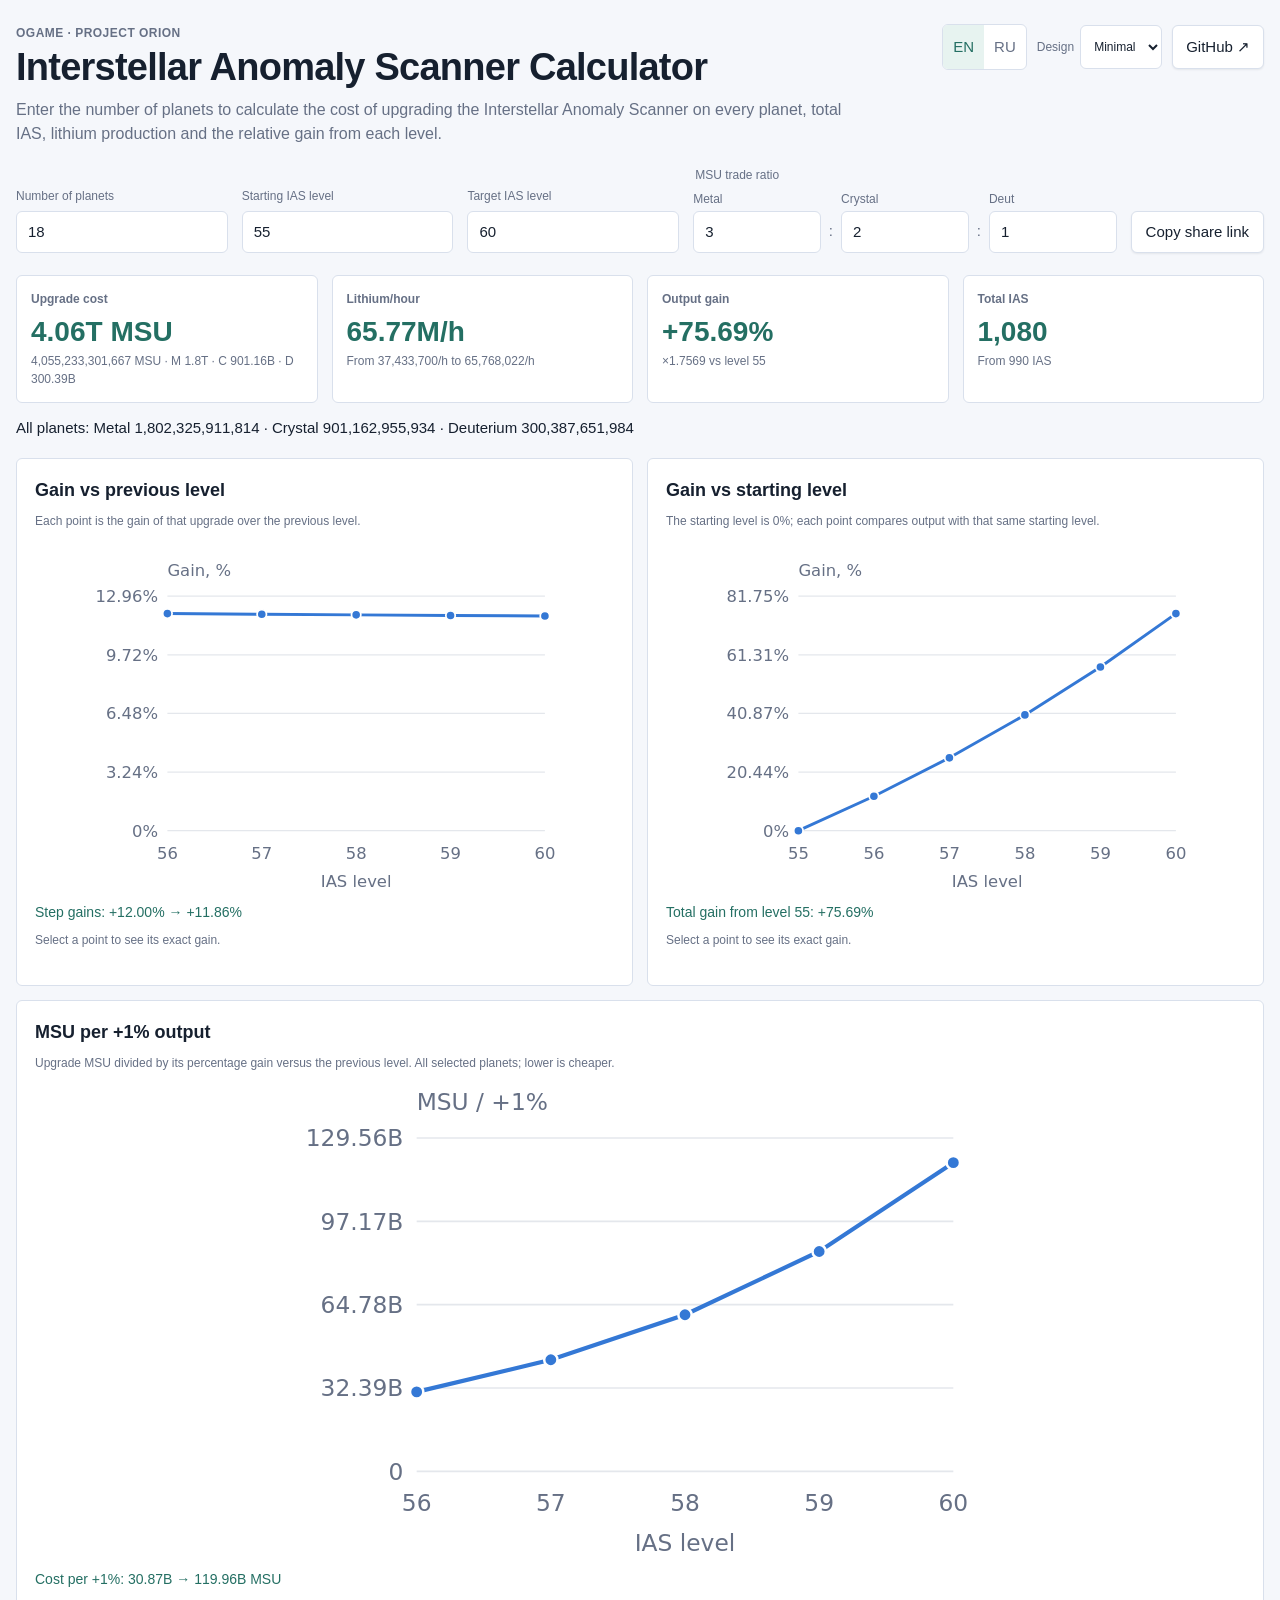
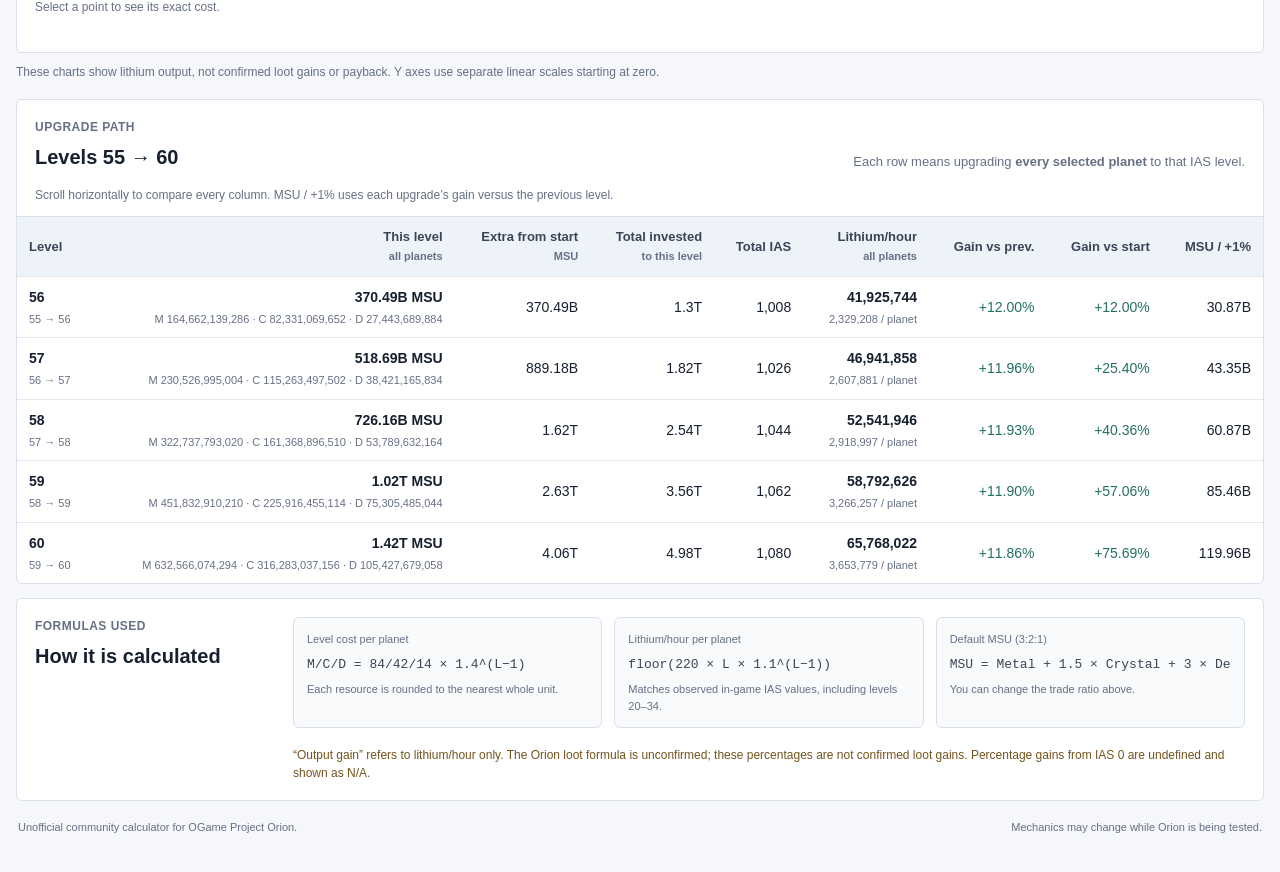
==== index.html @ 840a29fc "Refresh the final efficiency chart script for returning visitors" ====
<!doctype html>
<html lang="en" data-theme="minimal">
<head>
  <meta charset="utf-8">
  <meta name="viewport" content="width=device-width, initial-scale=1">
  <meta name="description" content="OGame Project Orion Interstellar Anomaly Scanner upgrade cost and lithium output calculator.">
  <title>OGame Orion IAS Calculator</title>
  <link rel="stylesheet" href="styles.css?v=20261006-efficiency">
</head>
<body>
  <main class="shell">
    <header class="hero">
      <div>
        <p class="eyebrow" data-i18n="s0">OGame · Project Orion</p>
        <h1 data-i18n="s1">Interstellar Anomaly Scanner Calculator</h1>
        <p class="lede" data-i18n="s2">Enter the number of planets to calculate the cost of upgrading the Interstellar Anomaly Scanner on every planet, total IAS, lithium production and the relative gain from each level.</p>
      </div>
      <nav class="header-actions" aria-label="Language and project links" data-i18n-aria="Language and project links"><div class="language-switch" role="group" aria-label="Language" data-i18n-aria="Language"><button id="langEn" type="button" aria-pressed="true">EN</button><button id="langRu" type="button" aria-pressed="false">RU</button></div><label class="theme-control"><span data-i18n="themeLabel">Design</span><select id="themeSelect" aria-label="Design" data-i18n-aria="Design"><option value="minimal" data-i18n="themeMinimal">Minimal</option><option value="cosmic" data-i18n="themeCosmic">Cosmic</option></select></label><a class="github-link" href="https://github.com/zikunow/ogame-orion-ias-calculator" target="_blank" rel="noreferrer">GitHub ↗</a></nav>
    </header>

    <section class="panel controls" aria-label="Calculator settings" data-i18n-aria="Calculator settings">
      <label>
        <span data-i18n="s3">Number of planets</span>
        <input id="planets" type="number" min="1" max="50" step="1" value="18">
      </label>
      <label>
        <span data-i18n="s4">Starting IAS level</span>
        <input id="fromLevel" type="number" min="0" max="79" step="1" value="55">
      </label>
      <label>
        <span data-i18n="s5">Target IAS level</span>
        <input id="toLevel" type="number" min="1" max="80" step="1" value="60">
      </label>
      <fieldset class="ratio">
        <legend data-i18n="s6">MSU trade ratio</legend>
        <div class="ratio-inputs">
          <label><span data-i18n="s7">Metal</span><input id="ratioMetal" type="number" min="0.1" step="0.1" value="3"></label>
          <span>:</span>
          <label><span data-i18n="s8">Crystal</span><input id="ratioCrystal" type="number" min="0.1" step="0.1" value="2"></label>
          <span>:</span>
          <label><span data-i18n="s9">Deut</span><input id="ratioDeut" type="number" min="0.1" step="0.1" value="1"></label>
        </div>
      </fieldset>
      <button id="copyLink" class="secondary" type="button" data-i18n="s10">Copy share link</button>
    </section>

    <p id="validation" class="validation" role="alert" hidden></p>

    <section class="summary-grid" aria-label="Summary" data-i18n-aria="Summary">
      <article class="stat">
        <span data-i18n="s11">Upgrade cost</span>
        <strong id="upgradeCost">—</strong>
        <small id="upgradeCostExact">—</small>
      </article>
      <article class="stat">
        <span data-i18n="s12">Lithium/hour</span>
        <strong id="targetLithium">—</strong>
        <small id="currentLithium">—</small>
      </article>
      <article class="stat">
        <span data-i18n="s13">Output gain</span>
        <strong id="outputGain">—</strong>
        <small id="outputMultiplier">—</small>
      </article>
      <article class="stat">
        <span data-i18n="s14">Total IAS</span>
        <strong id="targetIas">—</strong>
        <small id="currentIas">—</small>
      </article>
    </section>

    <p id="resourceTotals" class="resource-totals" aria-live="polite">—</p>
    <section id="gainCharts" class="gain-charts" aria-label="Lithium output gain charts" data-i18n-aria="Lithium output gain charts"></section>
    <section class="panel table-panel">
      <div class="section-head">
        <div>
          <p class="eyebrow" data-i18n="s15">Upgrade path</p>
          <h2 id="tableTitle">Levels 55 → 60</h2>
        </div>
        <p data-i18n="s16">Each row means upgrading <strong>every selected planet</strong> to that IAS level.</p>
      </div>

      <p class="table-hint" data-i18n="s17">Scroll horizontally to compare every column. MSU / +1% uses each upgrade’s gain versus the previous level.</p>
      <div class="table-wrap" tabindex="0" role="region" aria-label="Scrollable upgrade results" data-i18n-aria="Scrollable upgrade results">
        <table>
          <thead>
            <tr>
              <th data-i18n="level">Level</th>
              <th data-i18n="s18">This level<br><span>all planets</span></th>
              <th data-i18n="s19">Extra from start<br><span>MSU</span></th>
              <th data-i18n="s20">Total invested<br><span>to this level</span></th>
              <th data-i18n="s21">Total IAS</th>
              <th data-i18n="s22">Lithium/hour<br><span>all planets</span></th>
              <th data-i18n="s23">Gain vs prev.</th>
              <th data-i18n="s24">Gain vs start</th>
              <th data-i18n="s25">MSU / +1%</th>
            </tr>
          </thead>
          <tbody id="results"></tbody>
        </table>
      </div>
    </section>

    <section class="panel formulas">
      <div>
        <p class="eyebrow" data-i18n="s26">Formulas used</p>
        <h2 data-i18n="s27">How it is calculated</h2>
      </div>
      <div class="formula-grid">
        <div>
          <span data-i18n="s28">Level cost per planet</span>
          <code data-i18n="s29">M/C/D = 84/42/14 × 1.4^(L−1)</code>
          <small data-i18n="small0">Each resource is rounded to the nearest whole unit.</small>
        </div>
        <div>
          <span data-i18n="s30">Lithium/hour per planet</span>
          <code data-i18n="s31">floor(220 × L × 1.1^(L−1))</code>
          <small data-i18n="small1">Matches observed in-game IAS values, including levels 20–34.</small>
        </div>
        <div>
          <span data-i18n="s32">Default MSU (3:2:1)</span>
          <code data-i18n="s33">MSU = Metal + 1.5 × Crystal + 3 × Deuterium</code>
          <small data-i18n="small2">You can change the trade ratio above.</small>
        </div>
      </div>
      <p class="note" data-i18n="s34">“Output gain” refers to lithium/hour only. The Orion loot formula is unconfirmed; these percentages are not confirmed loot gains. Percentage gains from IAS 0 are undefined and shown as N/A.</p>
    </section>

    <footer>
      <span data-i18n="s35">Unofficial community calculator for OGame Project Orion.</span>
      <span data-i18n="s36">Mechanics may change while Orion is being tested.</span>
    </footer>
  </main>

  <noscript><p>This calculator requires JavaScript. Please enable it to see the results.</p></noscript>
  <script src="app.js?v=20261006-efficiency2"></script>
</body>
</html>
---- styles.css ----
:root {
  color-scheme: dark;
  --bg: #071019;
  --panel: #0d1a25;
  --panel-2: #102230;
  --line: #1e3a4d;
  --text: #e7f1f7;
  --muted: #8fa6b5;
  --accent: #65c6ff;
  --accent-2: #8fe3b0;
  --warning: #ffb86b;
  --danger: #ff7d7d;
  --shadow: 0 18px 60px rgba(0,0,0,.28);
}

* { box-sizing: border-box; }
html { background: var(--bg); }
body {
  margin: 0;
  min-width: 320px;
  background:
    radial-gradient(circle at 15% 0%, rgba(51,130,170,.18), transparent 30rem),
    linear-gradient(180deg, #08131d 0%, var(--bg) 42rem);
  color: var(--text);
  font: 15px/1.5 Inter, ui-sans-serif, system-ui, -apple-system, BlinkMacSystemFont, "Segoe UI", sans-serif;
}

button, input { font: inherit; }

.shell {
  width: min(1500px, calc(100% - 32px));
  margin: 0 auto;
  padding: 44px 0 36px;
}

.hero {
  display: flex;
  align-items: flex-start;
  justify-content: space-between;
  gap: 24px;
  margin-bottom: 26px;
}

.eyebrow {
  margin: 0 0 6px;
  color: var(--accent);
  font-size: 12px;
  font-weight: 800;
  letter-spacing: .12em;
  text-transform: uppercase;
}

h1, h2, p { margin-top: 0; }
h1 {
  max-width: 880px;
  margin-bottom: 10px;
  font-size: clamp(32px, 5vw, 58px);
  line-height: 1.02;
  letter-spacing: -.045em;
}
h2 {
  margin-bottom: 0;
  font-size: 22px;
  letter-spacing: -.02em;
}

.lede {
  max-width: 760px;
  margin-bottom: 0;
  color: var(--muted);
  font-size: 17px;
}

.github-link, .secondary {
  border: 1px solid var(--line);
  border-radius: 10px;
  background: rgba(255,255,255,.025);
  color: var(--text);
  text-decoration: none;
  transition: .18s ease;
}
.github-link {
  flex: 0 0 auto;
  padding: 10px 13px;
}
.github-link:hover, .secondary:hover {
  border-color: #3b6a85;
  background: rgba(101,198,255,.07);
}

.panel {
  border: 1px solid var(--line);
  border-radius: 16px;
  background: linear-gradient(180deg, rgba(16,34,48,.94), rgba(10,24,34,.94));
  box-shadow: var(--shadow);
}

.controls {
  display: grid;
  grid-template-columns: repeat(3, minmax(140px, .75fr)) minmax(300px, 1.5fr) auto;
  gap: 14px;
  align-items: end;
  padding: 16px;
}

.controls > label > span,
.ratio legend,
.ratio label span {
  display: block;
  margin-bottom: 6px;
  color: var(--muted);
  font-size: 12px;
  font-weight: 700;
}

input {
  width: 100%;
  height: 42px;
  border: 1px solid #26465b;
  border-radius: 9px;
  outline: none;
  background: #081620;
  color: var(--text);
  padding: 0 11px;
}
input:focus {
  border-color: var(--accent);
  box-shadow: 0 0 0 3px rgba(101,198,255,.10);
}

.ratio {
  min-width: 0;
  margin: 0;
  border: 0;
  padding: 0;
}
.ratio-inputs {
  display: grid;
  grid-template-columns: 1fr auto 1fr auto 1fr;
  gap: 8px;
  align-items: end;
}
.ratio-inputs > span {
  padding-bottom: 10px;
  color: var(--muted);
}
.ratio label span { margin-bottom: 3px; }
.ratio input { height: 42px; }

.secondary {
  height: 42px;
  cursor: pointer;
  padding: 0 14px;
  white-space: nowrap;
}

.validation {
  margin: 12px 0 0;
  border: 1px solid rgba(255,125,125,.35);
  border-radius: 10px;
  background: rgba(255,125,125,.08);
  color: #ffd2d2;
  padding: 10px 12px;
}

.summary-grid {
  display: grid;
  grid-template-columns: repeat(4, 1fr);
  gap: 14px;
  margin: 14px 0;
}

.stat {
  min-width: 0;
  border: 1px solid var(--line);
  border-radius: 14px;
  background: rgba(13,26,37,.88);
  padding: 16px;
}
.stat span, .stat small {
  display: block;
  color: var(--muted);
}
.stat span {
  margin-bottom: 8px;
  font-size: 12px;
  font-weight: 800;
  letter-spacing: .06em;
  text-transform: uppercase;
}
.stat strong {
  display: block;
  overflow: hidden;
  margin-bottom: 4px;
  color: var(--accent-2);
  font-size: clamp(22px, 3vw, 32px);
  line-height: 1.15;
  text-overflow: ellipsis;
  white-space: nowrap;
}
.stat small { font-size: 12px; }

.table-panel { overflow: hidden; }
.section-head {
  display: flex;
  align-items: end;
  justify-content: space-between;
  gap: 24px;
  padding: 18px 18px 14px;
}
.section-head p:last-child {
  max-width: 520px;
  margin: 0;
  color: var(--muted);
  text-align: right;
  font-size: 13px;
}

.table-wrap {
  overflow: auto;
  border-top: 1px solid var(--line);
}
table {
  width: 100%;
  min-width: 1180px;
  border-collapse: collapse;
  font-variant-numeric: tabular-nums;
}
th, td {
  border-bottom: 1px solid rgba(39,72,92,.6);
  padding: 12px 13px;
  text-align: right;
  white-space: nowrap;
}
th:first-child, td:first-child { text-align: left; }
th {
  position: sticky;
  top: 0;
  z-index: 1;
  background: #0d1b26;
  color: #b8cbd6;
  font-size: 11px;
  letter-spacing: .045em;
  text-transform: uppercase;
}
th span {
  color: #708a99;
  font-size: 10px;
  font-weight: 600;
}
tbody tr:hover { background: rgba(101,198,255,.035); }
tbody tr:last-child td { border-bottom: 0; }
td strong { color: var(--text); }
td .sub {
  display: block;
  margin-top: 3px;
  color: #738b99;
  font-size: 10px;
}
.positive { color: var(--accent-2); }
.cost { color: #d9e9f2; }

.formulas {
  display: grid;
  grid-template-columns: 230px 1fr;
  gap: 18px 28px;
  margin-top: 14px;
  padding: 18px;
}
.formula-grid {
  display: grid;
  grid-template-columns: repeat(3, minmax(0, 1fr));
  gap: 12px;
}
.formula-grid > div {
  min-width: 0;
  border: 1px solid rgba(39,72,92,.75);
  border-radius: 11px;
  background: rgba(6,17,25,.35);
  padding: 13px;
}
.formula-grid span,
.formula-grid small {
  display: block;
  color: var(--muted);
  font-size: 11px;
}
.formula-grid code {
  display: block;
  overflow-x: auto;
  margin: 7px 0;
  color: #d8f3ff;
  font-size: 13px;
  white-space: nowrap;
}
.note {
  grid-column: 2;
  margin: 0;
  color: var(--warning);
  font-size: 12px;
}

footer {
  display: flex;
  justify-content: space-between;
  gap: 20px;
  padding: 18px 2px 0;
  color: #66808f;
  font-size: 11px;
}

@media (max-width: 1050px) {
  .controls { grid-template-columns: repeat(3, 1fr); }
  .ratio { grid-column: span 2; }
  .summary-grid { grid-template-columns: repeat(2, 1fr); }
  .formulas { grid-template-columns: 1fr; }
  .note { grid-column: 1; }
}

@media (max-width: 680px) {
  .shell { width: min(100% - 20px, 1500px); padding-top: 24px; }
  .hero { display: block; }
  .github-link { display: inline-block; margin-top: 18px; }
  .controls { grid-template-columns: 1fr 1fr; }
  .controls > label:first-child { grid-column: 1 / -1; }
  .ratio { grid-column: 1 / -1; }
  .secondary { grid-column: 1 / -1; }
  .summary-grid { grid-template-columns: 1fr; }
  .section-head { align-items: flex-start; flex-direction: column; }
  .section-head p:last-child { text-align: left; }
  .formula-grid { grid-template-columns: 1fr; }
  footer { flex-direction: column; }
}


.resource-totals { color: var(--text); overflow-wrap: anywhere; font-variant-numeric: tabular-nums; }
.table-hint { padding: 0 18px; color: var(--muted); font-size: 12px; }
button:focus-visible, a:focus-visible, .table-wrap:focus-visible { outline: 2px solid var(--accent); outline-offset: 3px; }
button:disabled { opacity: .5; cursor: default; }
.stat small { overflow-wrap: anywhere; }
@media (min-width: 1051px) and (max-width: 1250px) { .controls { grid-template-columns: repeat(3, 1fr); } .ratio { grid-column: span 2; } }

.header-actions { display: flex; flex: 0 0 auto; align-items: center; gap: 10px; }
.language-switch { display: flex; border: 1px solid var(--line); border-radius: 10px; overflow: hidden; }
.language-switch button { border: 0; background: transparent; color: var(--muted); padding: 10px; cursor: pointer; min-height: 44px; }
.language-switch button[aria-pressed="true"] { background: rgba(101,198,255,.15); color: var(--accent); }
@media (max-width: 680px) { .header-actions { margin-top: 18px; } .header-actions .github-link { margin-top: 0; } }

.gain-charts { margin: 18px 0; }
.chart-grid { display: grid; grid-template-columns: repeat(2, minmax(0,1fr)); gap: 14px; }
.chart-card { padding: 18px; min-width: 0; }
.chart-card h2 { font-size: 19px; }
.chart-description, .chart-note, .chart-readout { color: var(--muted); font-size: 12px; }
.chart-description { margin: 8px 0 0; min-height: 36px; }
.chart-card svg { display: block; width: 100%; height: auto; max-height: 340px; margin-top: 6px; overflow: visible; }
.chart-tick, .chart-axis-label { fill: var(--muted); font: 14px system-ui, sans-serif; }
.chart-grid-line { stroke: var(--line); stroke-width: 1; }
.chart-line { fill: none; stroke: var(--accent); stroke-width: 2.5; }
.chart-point { fill: var(--accent); stroke: var(--panel); stroke-width: 1.5; cursor: pointer; }
.chart-point:hover, .chart-point:focus { fill: var(--accent-2); stroke: var(--accent-2); outline: none; stroke-width: 5; }
.chart-insight { color: var(--accent-2); font-size: 14px; margin: 8px 0; overflow-wrap: anywhere; }
.chart-readout { margin-bottom: 0; min-height: 36px; }
.chart-note { margin: 10px 0 0; }
@media (max-width: 900px) { .chart-grid { grid-template-columns: 1fr; } }

.theme-control { display: flex; align-items: center; gap: 6px; color: var(--muted); font-size: 12px; white-space: nowrap; }
.theme-control select { min-height: 44px; max-width: 145px; border: 1px solid var(--line); border-radius: 6px; background: var(--panel); color: var(--text); padding: 0 9px; font: inherit; }
.theme-control select:focus-visible { outline: 2px solid var(--accent); outline-offset: 2px; }
@media (max-width: 1050px) { .hero { flex-direction: column; } .header-actions { flex-wrap: wrap; } }
@media (max-width: 680px) { .header-actions { gap: 8px; } .theme-control { gap: 4px; } .theme-control select { max-width: 122px; } }

html[data-theme="minimal"] {
  color-scheme: light;
  --bg: #f5f7fb;
  --panel: #ffffff;
  --panel-2: #eef3f9;
  --line: #d9e0ec;
  --text: #16202f;
  --muted: #667085;
  --accent: #3478d5;
  --accent-2: #246f63;
  --warning: #74531d;
  --danger: #b42318;
  --shadow: none;
}
html[data-theme="minimal"] body { background: var(--bg); font-family: Inter, "Segoe UI", Arial, sans-serif; }
html[data-theme="minimal"] .shell { padding-top: 24px; }
html[data-theme="minimal"] h1 { font-size: clamp(28px, 3vw, 38px); line-height: 1.05; letter-spacing: -.02em; font-weight: 700; }
html[data-theme="minimal"] h2 { font-size: 20px; letter-spacing: 0; }
html[data-theme="minimal"] .eyebrow { font-weight: 600; letter-spacing: .04em; color: var(--muted); }
html[data-theme="minimal"] .lede { font-size: 16px; max-width: 850px; }
html[data-theme="minimal"] .hero { margin-bottom: 20px; }
html[data-theme="minimal"] .panel { background: #fff; border-radius: 6px; box-shadow: none; }
html[data-theme="minimal"] .controls { background: transparent; border: 0; padding: 0 0 8px; box-shadow: none; }
html[data-theme="minimal"] .controls > label > span,
html[data-theme="minimal"] .ratio legend,
html[data-theme="minimal"] .ratio label span { font-weight: 400; }
html[data-theme="minimal"] input { background: #fff; color: var(--text); border-color: var(--line); border-radius: 6px; box-shadow: none; }
html[data-theme="minimal"] input:focus { border-color: var(--accent); box-shadow: 0 0 0 2px rgba(52,120,213,.12); }
html[data-theme="minimal"] .github-link,
html[data-theme="minimal"] .secondary { background: #fff; border-color: var(--line); border-radius: 6px; box-shadow: 0 1px 2px rgba(22,32,47,.08); }
html[data-theme="minimal"] .github-link:hover,
html[data-theme="minimal"] .secondary:hover { border-color: #b5c2d5; background: #eef3f9; }
html[data-theme="minimal"] .language-switch { background: #fff; border-radius: 6px; }
html[data-theme="minimal"] .language-switch button[aria-pressed="true"] { background: #e7f3f0; color: #246f63; }
html[data-theme="minimal"] .stat { background: #fff; border-radius: 6px; padding: 14px; }
html[data-theme="minimal"] .stat span { font-weight: 600; letter-spacing: 0; text-transform: none; }
html[data-theme="minimal"] .stat strong { font-size: 28px; font-weight: 700; }
html[data-theme="minimal"] th { background: #eef3f9; color: #3a4556; text-transform: none; letter-spacing: 0; font-size: 13px; }
html[data-theme="minimal"] th span { color: var(--muted); font-size: 11px; }
html[data-theme="minimal"] td { font-size: 14px; }
html[data-theme="minimal"] th,
html[data-theme="minimal"] td { padding: 10px 12px; border-bottom-color: #e4e7ec; }
html[data-theme="minimal"] td .sub { color: var(--muted); font-size: 11px; }
html[data-theme="minimal"] tbody tr:hover { background: #f5f7fb; }
html[data-theme="minimal"] .cost { color: var(--text); }
html[data-theme="minimal"] .formula-grid > div { background: #f8fafc; border-color: var(--line); border-radius: 6px; }
html[data-theme="minimal"] .formula-grid code { color: #3a4556; }
html[data-theme="minimal"] .validation { background: #fff1f0; border-color: #f3b8b3; color: #b42318; border-radius: 6px; }
html[data-theme="minimal"] footer { color: var(--muted); }
html[data-theme="minimal"] .chart-card h2 { font-size: 18px; }
html[data-theme="minimal"] .chart-grid-line { stroke: #e4e7ec; }

.efficiency-card { grid-column: 1 / -1; }
.efficiency-card svg { max-width: 700px; max-height: none; margin-left: auto; margin-right: auto; }
.efficiency-card .chart-description { min-height: 0; }
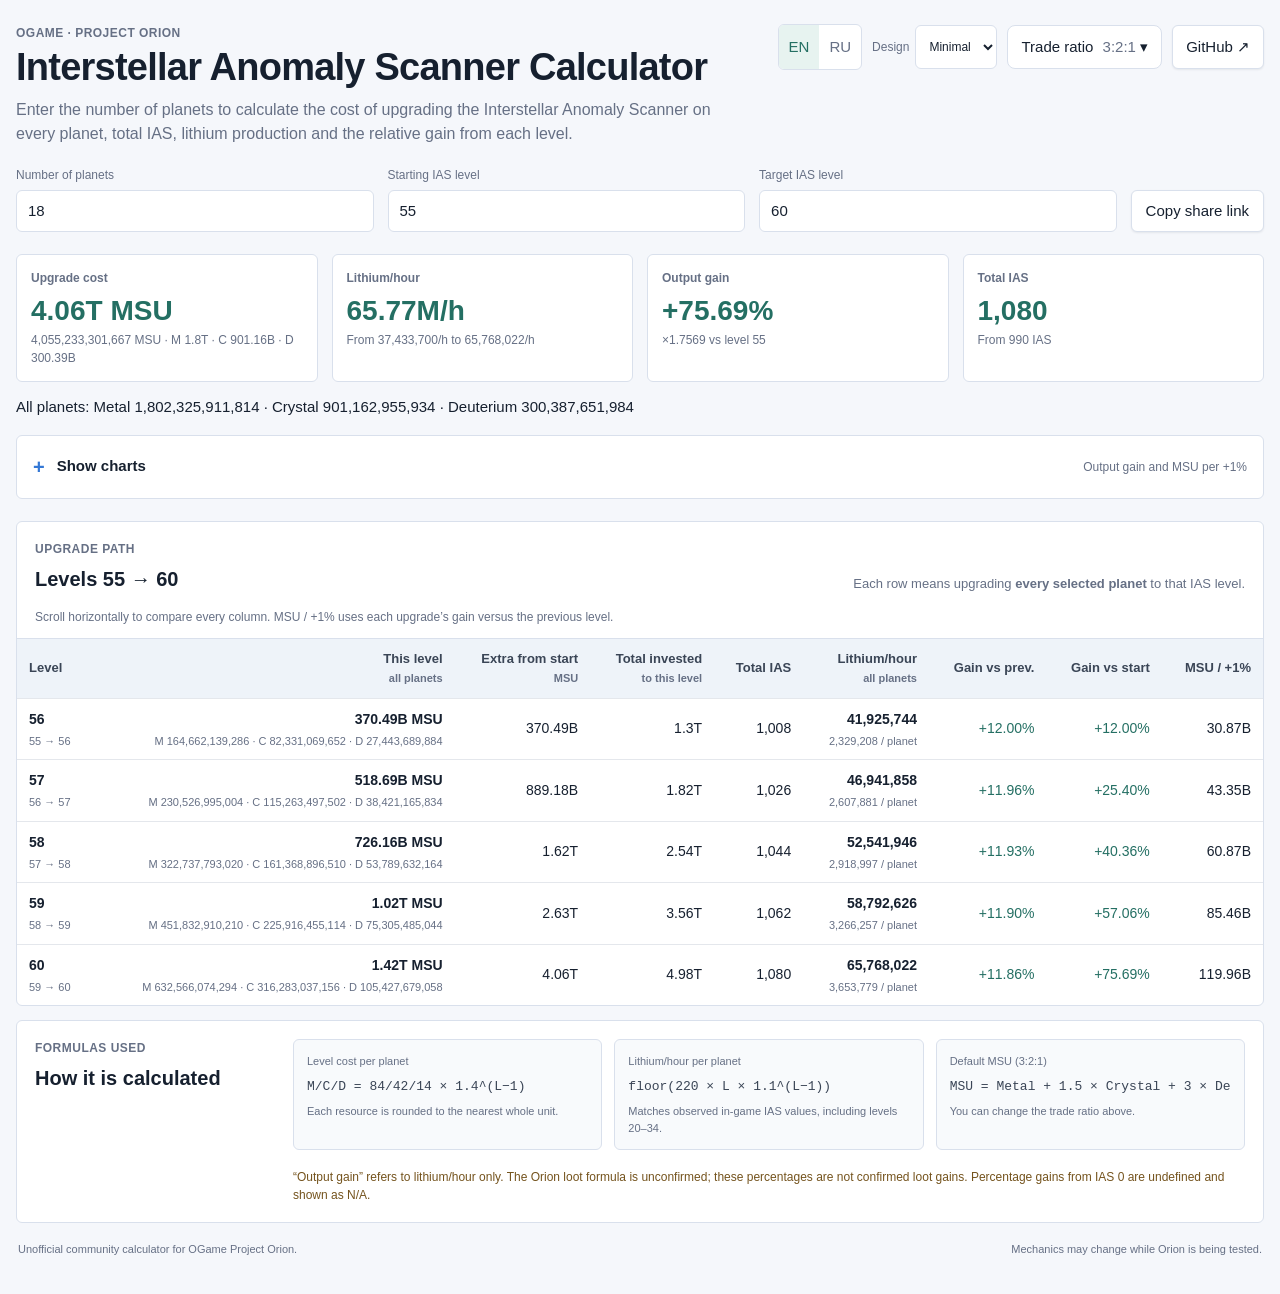
==== commit b4d7cff1: "Add compact exchange settings and expandable chart controls" ====
--- a/index.html
+++ b/index.html
@@ -5,7 +5,7 @@
   <meta name="viewport" content="width=device-width, initial-scale=1">
   <meta name="description" content="OGame Project Orion Interstellar Anomaly Scanner upgrade cost and lithium output calculator.">
   <title>OGame Orion IAS Calculator</title>
-  <link rel="stylesheet" href="styles.css?v=20261006-efficiency">
+  <link rel="stylesheet" href="styles.css?v=20261006-compact">
 </head>
 <body>
   <main class="shell">
@@ -15,7 +15,16 @@
         <h1 data-i18n="s1">Interstellar Anomaly Scanner Calculator</h1>
         <p class="lede" data-i18n="s2">Enter the number of planets to calculate the cost of upgrading the Interstellar Anomaly Scanner on every planet, total IAS, lithium production and the relative gain from each level.</p>
       </div>
-      <nav class="header-actions" aria-label="Language and project links" data-i18n-aria="Language and project links"><div class="language-switch" role="group" aria-label="Language" data-i18n-aria="Language"><button id="langEn" type="button" aria-pressed="true">EN</button><button id="langRu" type="button" aria-pressed="false">RU</button></div><label class="theme-control"><span data-i18n="themeLabel">Design</span><select id="themeSelect" aria-label="Design" data-i18n-aria="Design"><option value="minimal" data-i18n="themeMinimal">Minimal</option><option value="cosmic" data-i18n="themeCosmic">Cosmic</option></select></label><a class="github-link" href="https://github.com/zikunow/ogame-orion-ias-calculator" target="_blank" rel="noreferrer">GitHub ↗</a></nav>
+      <nav class="header-actions" aria-label="Language and project links" data-i18n-aria="Language and project links"><div class="language-switch" role="group" aria-label="Language" data-i18n-aria="Language"><button id="langEn" type="button" aria-pressed="true">EN</button><button id="langRu" type="button" aria-pressed="false">RU</button></div><label class="theme-control"><span data-i18n="themeLabel">Design</span><select id="themeSelect" aria-label="Design" data-i18n-aria="Design"><option value="minimal" data-i18n="themeMinimal">Minimal</option><option value="cosmic" data-i18n="themeCosmic">Cosmic</option></select></label><details id="ratioMenu" class="ratio-menu"><summary><span data-i18n="ratioMenu">Trade ratio</span> <span id="ratioValue">3:2:1</span></summary><div class="ratio-popover">      <fieldset class="ratio">
+        <legend data-i18n="s6">MSU trade ratio</legend>
+        <div class="ratio-inputs">
+          <label><span data-i18n="s7">Metal</span><input id="ratioMetal" type="number" min="0.1" step="0.1" value="3"></label>
+          <span>:</span>
+          <label><span data-i18n="s8">Crystal</span><input id="ratioCrystal" type="number" min="0.1" step="0.1" value="2"></label>
+          <span>:</span>
+          <label><span data-i18n="s9">Deut</span><input id="ratioDeut" type="number" min="0.1" step="0.1" value="1"></label>
+        </div>
+      </fieldset><p data-i18n="ratioHelp">Metal : Crystal : Deuterium. Default: 3:2:1.</p></div></details><a class="github-link" href="https://github.com/zikunow/ogame-orion-ias-calculator" target="_blank" rel="noreferrer">GitHub ↗</a></nav>
     </header>
 
     <section class="panel controls" aria-label="Calculator settings" data-i18n-aria="Calculator settings">
@@ -31,16 +40,7 @@
         <span data-i18n="s5">Target IAS level</span>
         <input id="toLevel" type="number" min="1" max="80" step="1" value="60">
       </label>
-      <fieldset class="ratio">
-        <legend data-i18n="s6">MSU trade ratio</legend>
-        <div class="ratio-inputs">
-          <label><span data-i18n="s7">Metal</span><input id="ratioMetal" type="number" min="0.1" step="0.1" value="3"></label>
-          <span>:</span>
-          <label><span data-i18n="s8">Crystal</span><input id="ratioCrystal" type="number" min="0.1" step="0.1" value="2"></label>
-          <span>:</span>
-          <label><span data-i18n="s9">Deut</span><input id="ratioDeut" type="number" min="0.1" step="0.1" value="1"></label>
-        </div>
-      </fieldset>
+
       <button id="copyLink" class="secondary" type="button" data-i18n="s10">Copy share link</button>
     </section>
 
@@ -70,7 +70,10 @@
     </section>
 
     <p id="resourceTotals" class="resource-totals" aria-live="polite">—</p>
-    <section id="gainCharts" class="gain-charts" aria-label="Lithium output gain charts" data-i18n-aria="Lithium output gain charts"></section>
+    <details id="chartsPanel" class="charts-panel panel">
+      <summary><span class="charts-closed" data-i18n="showCharts">Show charts</span><span class="charts-open" data-i18n="hideCharts">Hide charts</span><span class="charts-caption" data-i18n="chartsCaption">Output gain and MSU per +1%</span></summary>
+      <section id="gainCharts" class="gain-charts" aria-label="Lithium output gain charts" data-i18n-aria="Lithium output gain charts"></section>
+    </details>
     <section class="panel table-panel">
       <div class="section-head">
         <div>
@@ -133,7 +136,7 @@
   </main>
 
   <noscript><p>This calculator requires JavaScript. Please enable it to see the results.</p></noscript>
-  <script src="app.js?v=20261006-efficiency2"></script>
+  <script src="app.js?v=20261006-compact"></script>
 </body>
 </html>
 
--- a/styles.css
+++ b/styles.css
@@ -424,3 +424,31 @@
 .efficiency-card { grid-column: 1 / -1; }
 .efficiency-card svg { max-width: 700px; max-height: none; margin-left: auto; margin-right: auto; }
 .efficiency-card .chart-description { min-height: 0; }
+
+/* Secondary settings and charts stay out of the main calculation flow. */
+.controls { grid-template-columns: repeat(3, minmax(0, 1fr)) auto; }
+.ratio-menu { position: relative; }
+.ratio-menu summary, .charts-panel summary { cursor: pointer; list-style: none; }
+.ratio-menu summary::-webkit-details-marker, .charts-panel summary::-webkit-details-marker { display: none; }
+.ratio-menu summary { padding: 10px 13px; border: 1px solid var(--line); border-radius: 8px; background: var(--panel); white-space: nowrap; }
+.ratio-menu summary::after { content: " ▾"; }
+.ratio-menu[open] summary::after { content: " ▴"; }
+#ratioValue { color: var(--muted); margin-left: 5px; }
+.ratio-popover { position: absolute; top: calc(100% + 8px); right: 0; width: 310px; padding: 16px; z-index: 10; background: #102230; border: 1px solid var(--line); border-radius: 8px; box-shadow: 0 8px 24px rgba(0,0,0,.16); }
+.ratio-popover p { margin: 12px 0 0; color: var(--muted); font-size: 12px; }
+html[data-theme="minimal"] .ratio-popover { background: #fff; }
+.charts-panel { margin: 16px 0 22px; }
+.charts-panel > summary { display: flex; align-items: center; gap: 12px; padding: 16px; font-weight: 600; }
+.charts-panel > summary::before { content: "+"; color: var(--accent); font-size: 20px; }
+.charts-panel[open] > summary::before { content: "−"; }
+.charts-caption { margin-left: auto; font-size: 12px; font-weight: 400; color: var(--muted); }
+.charts-open, .charts-panel[open] .charts-closed { display: none; }
+.charts-panel[open] .charts-open { display: inline; }
+.charts-panel .gain-charts { margin: 0; padding: 0 14px 14px; }
+.ratio-menu summary:focus-visible, .charts-panel summary:focus-visible { outline: 2px solid var(--accent); outline-offset: 3px; }
+@media (max-width: 700px) {
+  .controls { grid-template-columns: repeat(2, minmax(0, 1fr)); }
+  .ratio-popover { width: min(310px, calc(100vw - 32px)); }
+  .charts-caption { display: none; }
+}
+@media (max-width: 400px) { .controls { grid-template-columns: 1fr; } }
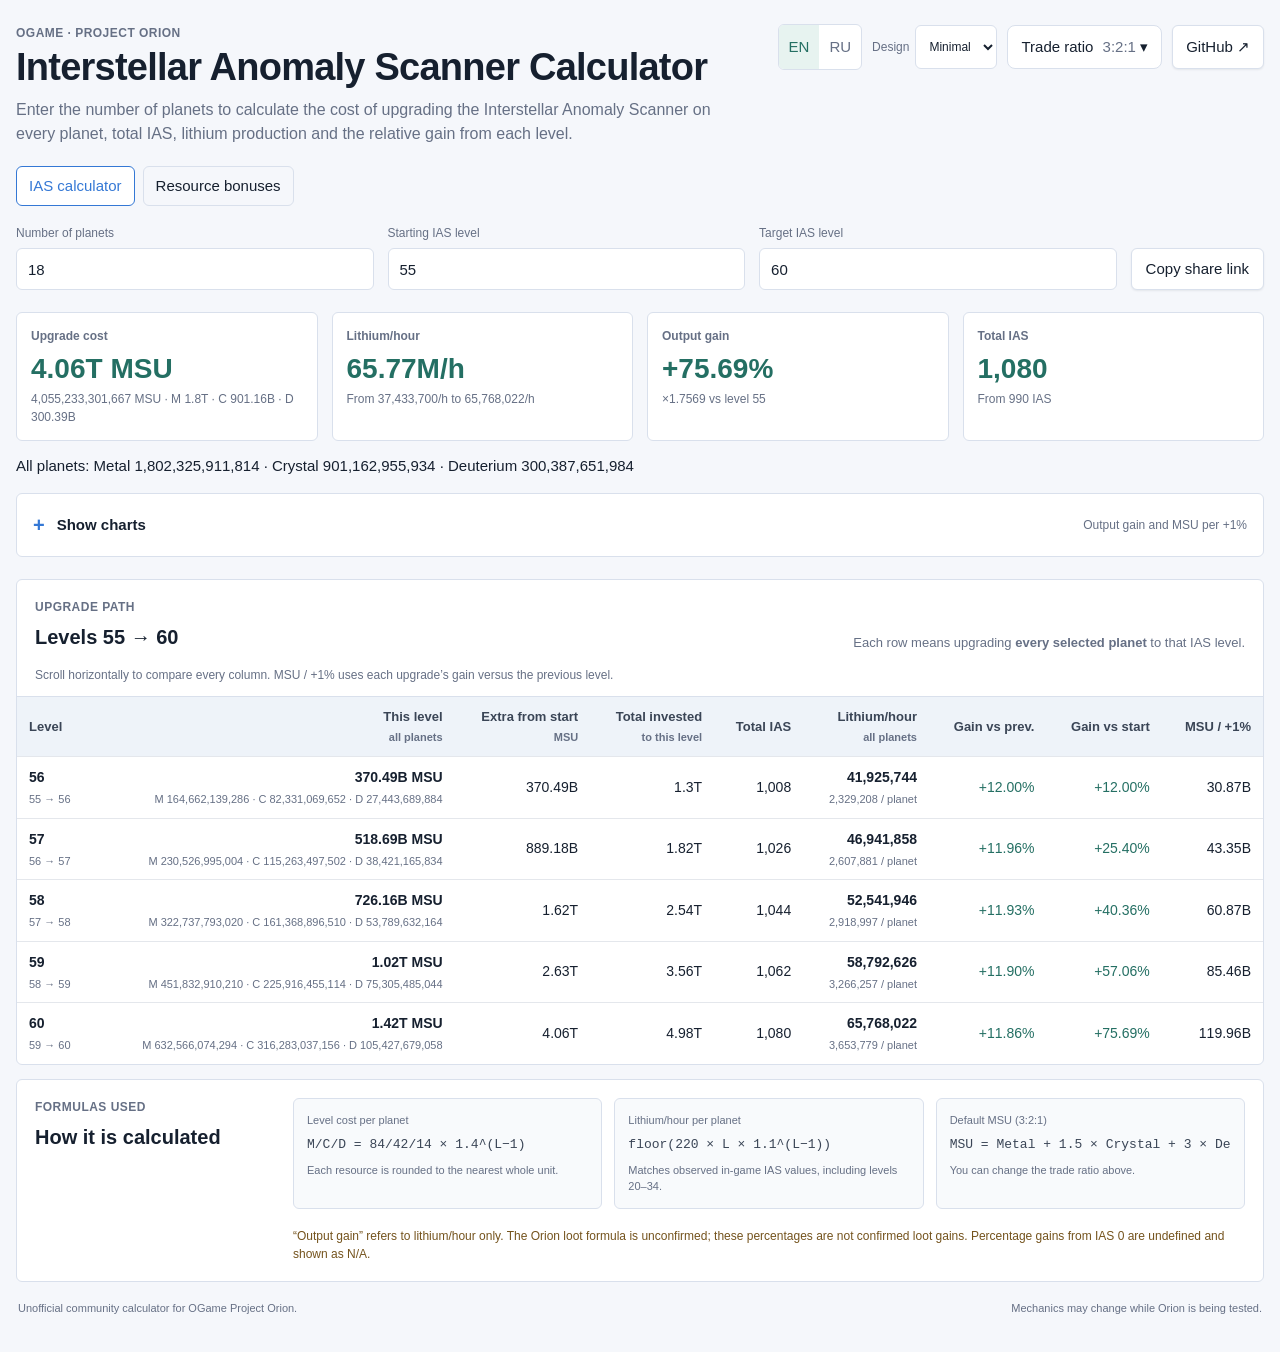
==== commit ac464f91: "Link IAS and resource bonus calculators and refresh shared assets" ====
--- a/index.html
+++ b/index.html
@@ -5,7 +5,7 @@
   <meta name="viewport" content="width=device-width, initial-scale=1">
   <meta name="description" content="OGame Project Orion Interstellar Anomaly Scanner upgrade cost and lithium output calculator.">
   <title>OGame Orion IAS Calculator</title>
-  <link rel="stylesheet" href="styles.css?v=20261006-compact">
+  <link rel="stylesheet" href="styles.css?v=20261006-resources">
 </head>
 <body>
   <main class="shell">
@@ -26,6 +26,7 @@
         </div>
       </fieldset><p data-i18n="ratioHelp">Metal : Crystal : Deuterium. Default: 3:2:1.</p></div></details><a class="github-link" href="https://github.com/zikunow/ogame-orion-ias-calculator" target="_blank" rel="noreferrer">GitHub ↗</a></nav>
     </header>
+    <nav class="calculator-tabs" aria-label="Calculators" data-i18n-aria="Calculators"><a href="index.html" data-i18n="navIas">IAS calculator</a><a href="resources.html" data-i18n="navResources">Resource bonuses</a></nav>
 
     <section class="panel controls" aria-label="Calculator settings" data-i18n-aria="Calculator settings">
       <label>
@@ -136,8 +137,6 @@
   </main>
 
   <noscript><p>This calculator requires JavaScript. Please enable it to see the results.</p></noscript>
-  <script src="app.js?v=20261006-compact"></script>
+  <script src="app.js?v=20261006-resources"></script>
 </body>
 </html>
-
-
--- a/styles.css
+++ b/styles.css
@@ -14,6 +14,16 @@
 }
 
 * { box-sizing: border-box; }
+.calculator-tabs { display: flex; gap: 8px; flex-wrap: wrap; margin-bottom: 18px; }
+.calculator-tabs a { color: var(--text); text-decoration: none; padding: 8px 12px; border: 1px solid var(--line); border-radius: 6px; }
+.calculator-tabs a:hover { border-color: var(--accent); }
+.calculator-tabs a[aria-current="page"] { border-color: var(--accent); color: var(--accent); background: var(--panel); }
+.resource-model { padding: 14px 16px; margin-top: 16px; }
+.resource-model label { display: flex; gap: 10px; align-items: center; }
+.resource-model input { width: 18px; height: 18px; accent-color: var(--accent); }
+.resource-model p { margin: 8px 0; color: var(--muted); font-size: 13px; }
+.resource-model a { color: var(--accent); font-size: 13px; }
+.resource-controls select { width: 100%; height: 48px; border: 1px solid var(--line); border-radius: 6px; padding: 0 10px; background: var(--panel); color: var(--text); font: inherit; }
 html { background: var(--bg); }
 body {
   margin: 0;
@@ -427,6 +437,7 @@
 
 /* Secondary settings and charts stay out of the main calculation flow. */
 .controls { grid-template-columns: repeat(3, minmax(0, 1fr)) auto; }
+.resource-controls { grid-template-columns: repeat(4, minmax(0, 1fr)) auto; }
 .ratio-menu { position: relative; }
 .ratio-menu summary, .charts-panel summary { cursor: pointer; list-style: none; }
 .ratio-menu summary::-webkit-details-marker, .charts-panel summary::-webkit-details-marker { display: none; }
@@ -448,7 +459,9 @@
 .ratio-menu summary:focus-visible, .charts-panel summary:focus-visible { outline: 2px solid var(--accent); outline-offset: 3px; }
 @media (max-width: 700px) {
   .controls { grid-template-columns: repeat(2, minmax(0, 1fr)); }
-  .ratio-popover { width: min(310px, calc(100vw - 32px)); }
+  .header-actions { position: relative; }
+  .ratio-menu { position: static; }
+  .ratio-popover { left: 0; right: auto; width: min(310px, calc(100vw - 32px)); }
   .charts-caption { display: none; }
 }
 @media (max-width: 400px) { .controls { grid-template-columns: 1fr; } }
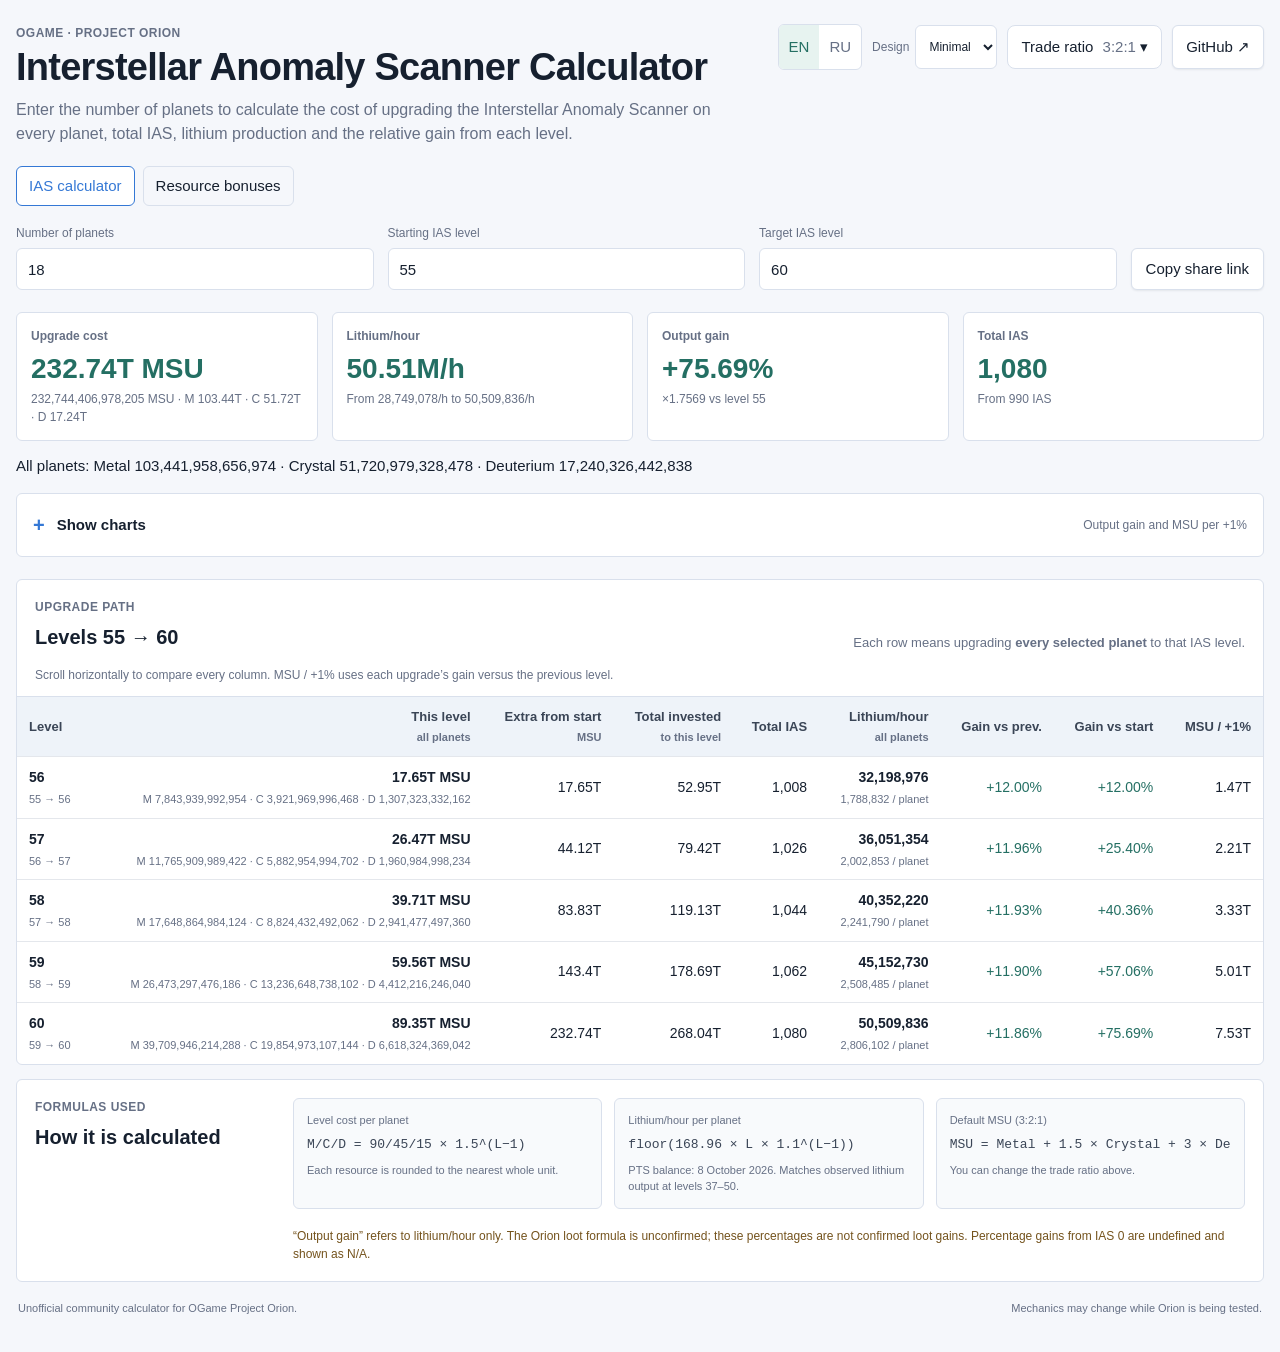
==== commit 6f1e7e07: "Update IAS formulas for October 8 Orion balance and preserve exact resource totals" ====
--- a/index.html
+++ b/index.html
@@ -113,13 +113,13 @@
       <div class="formula-grid">
         <div>
           <span data-i18n="s28">Level cost per planet</span>
-          <code data-i18n="s29">M/C/D = 84/42/14 × 1.4^(L−1)</code>
+          <code data-i18n="s29">M/C/D = 90/45/15 × 1.5^(L−1)</code>
           <small data-i18n="small0">Each resource is rounded to the nearest whole unit.</small>
         </div>
         <div>
           <span data-i18n="s30">Lithium/hour per planet</span>
-          <code data-i18n="s31">floor(220 × L × 1.1^(L−1))</code>
-          <small data-i18n="small1">Matches observed in-game IAS values, including levels 20–34.</small>
+          <code data-i18n="s31">floor(168.96 × L × 1.1^(L−1))</code>
+          <small data-i18n="small1">PTS balance: 8 October 2026. Matches observed lithium output at levels 37–50.</small>
         </div>
         <div>
           <span data-i18n="s32">Default MSU (3:2:1)</span>
@@ -137,6 +137,6 @@
   </main>
 
   <noscript><p>This calculator requires JavaScript. Please enable it to see the results.</p></noscript>
-  <script src="app.js?v=20261006-resources"></script>
+  <script src="app.js?v=20261008-beta13"></script>
 </body>
 </html>
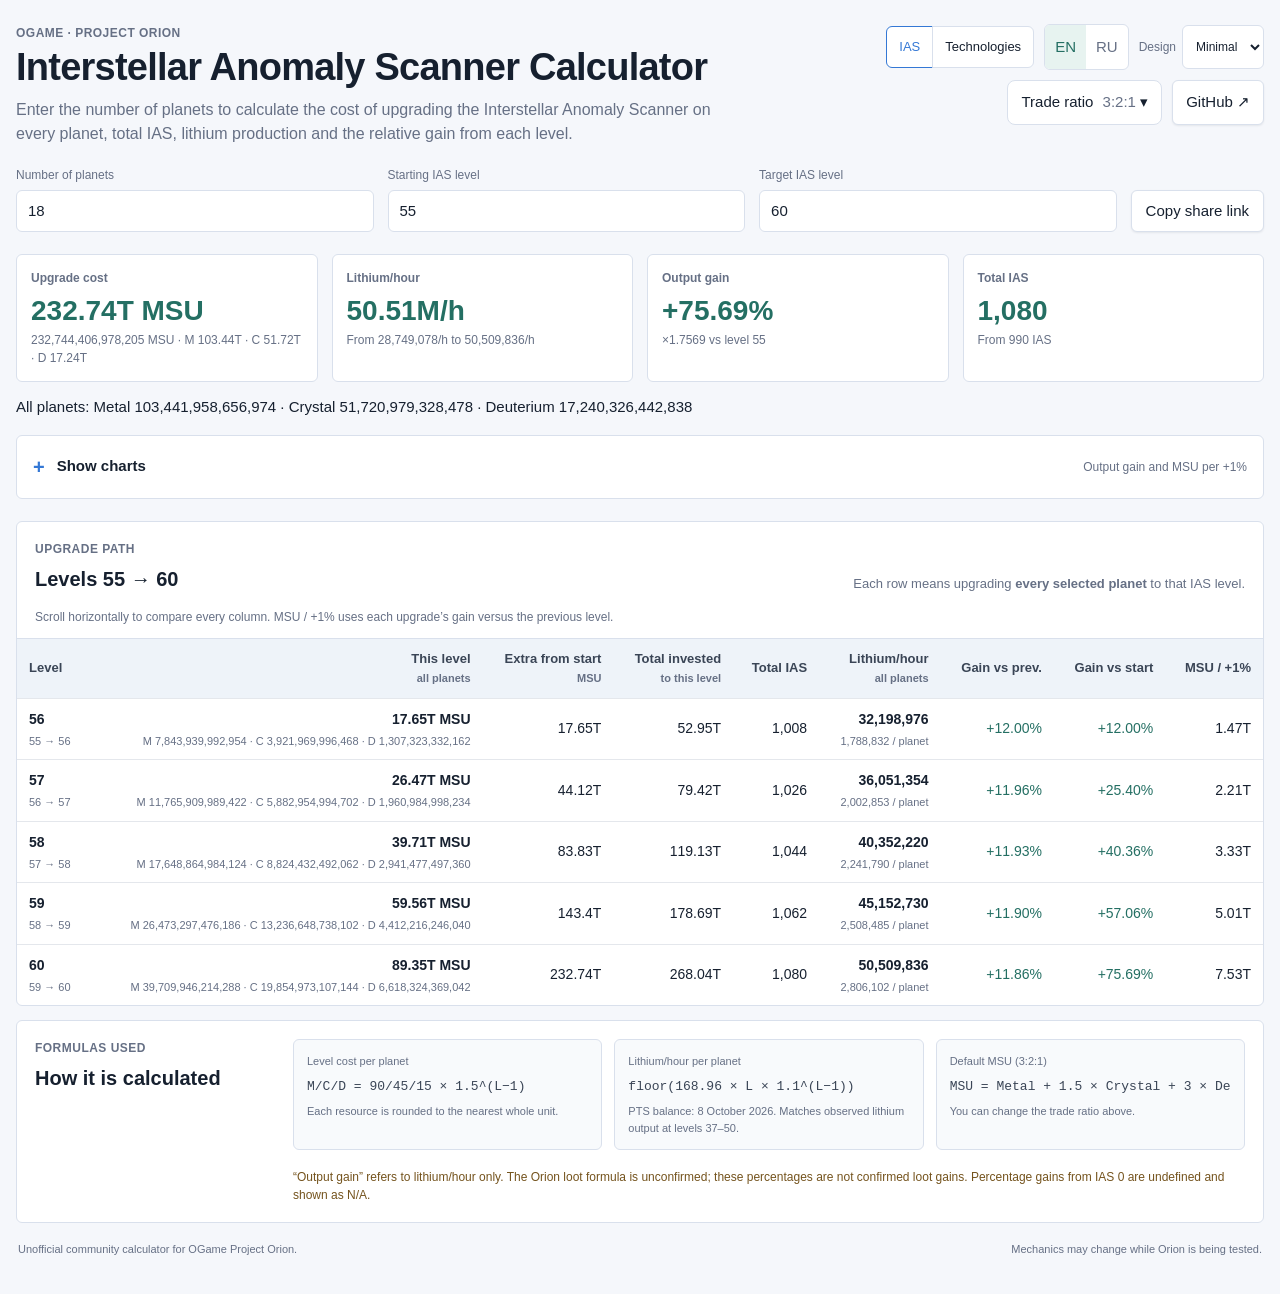
==== commit 8a894189: "Move calculator switch to header and clarify empty technology planner" ====
--- a/index.html
+++ b/index.html
@@ -5,7 +5,7 @@
   <meta name="viewport" content="width=device-width, initial-scale=1">
   <meta name="description" content="OGame Project Orion Interstellar Anomaly Scanner upgrade cost and lithium output calculator.">
   <title>OGame Orion IAS Calculator</title>
-  <link rel="stylesheet" href="styles.css?v=20261006-resources">
+  <link rel="stylesheet" href="styles.css?v=20261012-header">
 </head>
 <body>
   <main class="shell">
@@ -15,7 +15,7 @@
         <h1 data-i18n="s1">Interstellar Anomaly Scanner Calculator</h1>
         <p class="lede" data-i18n="s2">Enter the number of planets to calculate the cost of upgrading the Interstellar Anomaly Scanner on every planet, total IAS, lithium production and the relative gain from each level.</p>
       </div>
-      <nav class="header-actions" aria-label="Language and project links" data-i18n-aria="Language and project links"><div class="language-switch" role="group" aria-label="Language" data-i18n-aria="Language"><button id="langEn" type="button" aria-pressed="true">EN</button><button id="langRu" type="button" aria-pressed="false">RU</button></div><label class="theme-control"><span data-i18n="themeLabel">Design</span><select id="themeSelect" aria-label="Design" data-i18n-aria="Design"><option value="minimal" data-i18n="themeMinimal">Minimal</option><option value="cosmic" data-i18n="themeCosmic">Cosmic</option></select></label><details id="ratioMenu" class="ratio-menu"><summary><span data-i18n="ratioMenu">Trade ratio</span> <span id="ratioValue">3:2:1</span></summary><div class="ratio-popover">      <fieldset class="ratio">
+      <nav class="header-actions" aria-label="Language and project links" data-i18n-aria="Language and project links"><div class="calculator-tabs header-calculators" aria-label="Calculators" data-i18n-aria="Calculators"><a href="index.html" data-i18n="navIas">IAS calculator</a><a href="resources.html" data-i18n="navResources">Resource bonuses</a></div><div class="language-switch" role="group" aria-label="Language" data-i18n-aria="Language"><button id="langEn" type="button" aria-pressed="true">EN</button><button id="langRu" type="button" aria-pressed="false">RU</button></div><label class="theme-control"><span data-i18n="themeLabel">Design</span><select id="themeSelect" aria-label="Design" data-i18n-aria="Design"><option value="minimal" data-i18n="themeMinimal">Minimal</option><option value="cosmic" data-i18n="themeCosmic">Cosmic</option></select></label><details id="ratioMenu" class="ratio-menu"><summary><span data-i18n="ratioMenu">Trade ratio</span> <span id="ratioValue">3:2:1</span></summary><div class="ratio-popover">      <fieldset class="ratio">
         <legend data-i18n="s6">MSU trade ratio</legend>
         <div class="ratio-inputs">
           <label><span data-i18n="s7">Metal</span><input id="ratioMetal" type="number" min="0.1" step="0.1" value="3"></label>
@@ -26,7 +26,7 @@
         </div>
       </fieldset><p data-i18n="ratioHelp">Metal : Crystal : Deuterium. Default: 3:2:1.</p></div></details><a class="github-link" href="https://github.com/zikunow/ogame-orion-ias-calculator" target="_blank" rel="noreferrer">GitHub ↗</a></nav>
     </header>
-    <nav class="calculator-tabs" aria-label="Calculators" data-i18n-aria="Calculators"><a href="index.html" data-i18n="navIas">IAS calculator</a><a href="resources.html" data-i18n="navResources">Resource bonuses</a></nav>
+
 
     <section class="panel controls" aria-label="Calculator settings" data-i18n-aria="Calculator settings">
       <label>
@@ -137,6 +137,6 @@
   </main>
 
   <noscript><p>This calculator requires JavaScript. Please enable it to see the results.</p></noscript>
-  <script src="app.js?v=20261008-beta13"></script>
+  <script src="app.js?v=20261012-header"></script>
 </body>
 </html>
--- a/styles.css
+++ b/styles.css
@@ -437,7 +437,45 @@
 
 /* Secondary settings and charts stay out of the main calculation flow. */
 .controls { grid-template-columns: repeat(3, minmax(0, 1fr)) auto; }
-.resource-controls { grid-template-columns: repeat(4, minmax(0, 1fr)) auto; }
+.resource-controls { grid-template-columns: repeat(3, minmax(0, 1fr)); }
+.shared-tech-controls { grid-template-columns: minmax(140px, 1fr) minmax(160px, 2fr) auto auto; align-items: end; }
+.shared-tech-controls p { color: var(--muted); margin: 0; align-self: center; }
+.technology-block { margin-top: 26px; padding-top: 22px; border-top: 1px solid var(--line); }
+body[data-calculator="resources"] [hidden] { display: none !important; }
+.technology-table { margin-top: 12px; }
+.technology-table > summary { padding: 16px 20px; cursor: pointer; font-weight: 600; }
+.technology-table .table-open { display: none; }
+.technology-table[open] .table-open { display: inline; }
+.technology-table[open] .table-closed { display: none; }
+.combined-summary { margin-top: 28px; padding: 22px; }
+.combined-summary h2 { margin: 0 0 18px; }
+.combined-summary .summary-grid { grid-template-columns: repeat(auto-fit, minmax(min(220px, 100%), 1fr)); }
+.combined-gain { display: flex; align-items: baseline; justify-content: space-between; gap: 12px; margin: 8px 0; }
+.combined-gain strong { font-size: 22px; }
+.technology-heading { gap: 12px; margin-bottom: 18px; }
+.technology-heading h2 { font-size: 20px; margin: 0; }
+.header-actions .calculator-tabs { margin: 0; gap: 0; flex-wrap: nowrap; }
+.header-calculators a { background: var(--panel); white-space: nowrap; font-size: 13px; padding: 10px 12px; }
+.header-calculators a:first-child { border-radius: 6px 0 0 6px; }
+.header-calculators a:last-child { border-radius: 0 6px 6px 0; margin-left: -1px; }
+.header-actions { flex: 0 1 auto; flex-wrap: wrap; max-width: 100%; justify-content: flex-end; }
+.hero > div { min-width: 0; }
+.technology-empty { min-height: 300px; display: flex; flex-direction: column; align-items: center; justify-content: center; text-align: center; padding: 36px 18px; color: var(--muted); }
+.technology-empty h2 { color: var(--text); font-size: 20px; margin: 0 0 8px; }
+.technology-empty p { margin: 0; max-width: 480px; }
+@media (max-width: 1250px) { .hero { flex-direction: column; } .header-actions { justify-content: flex-start; } }
+.technology-heading .remove-technology { flex-shrink: 0; }
+.building-info { color: var(--muted); font-size: 13px; }
+@media (max-width: 700px) {
+  .shared-tech-controls { grid-template-columns: 1fr 1fr; }
+  .shared-tech-controls p { grid-column: 1 / -1; }
+  .technology-heading { align-items: flex-start; }
+  .technology-heading h2 { font-size: 18px; }
+}
+@media (max-width: 400px) {
+  .shared-tech-controls, .resource-controls { grid-template-columns: 1fr; }
+  .technology-heading { flex-wrap: wrap; }
+}
 .ratio-menu { position: relative; }
 .ratio-menu summary, .charts-panel summary { cursor: pointer; list-style: none; }
 .ratio-menu summary::-webkit-details-marker, .charts-panel summary::-webkit-details-marker { display: none; }
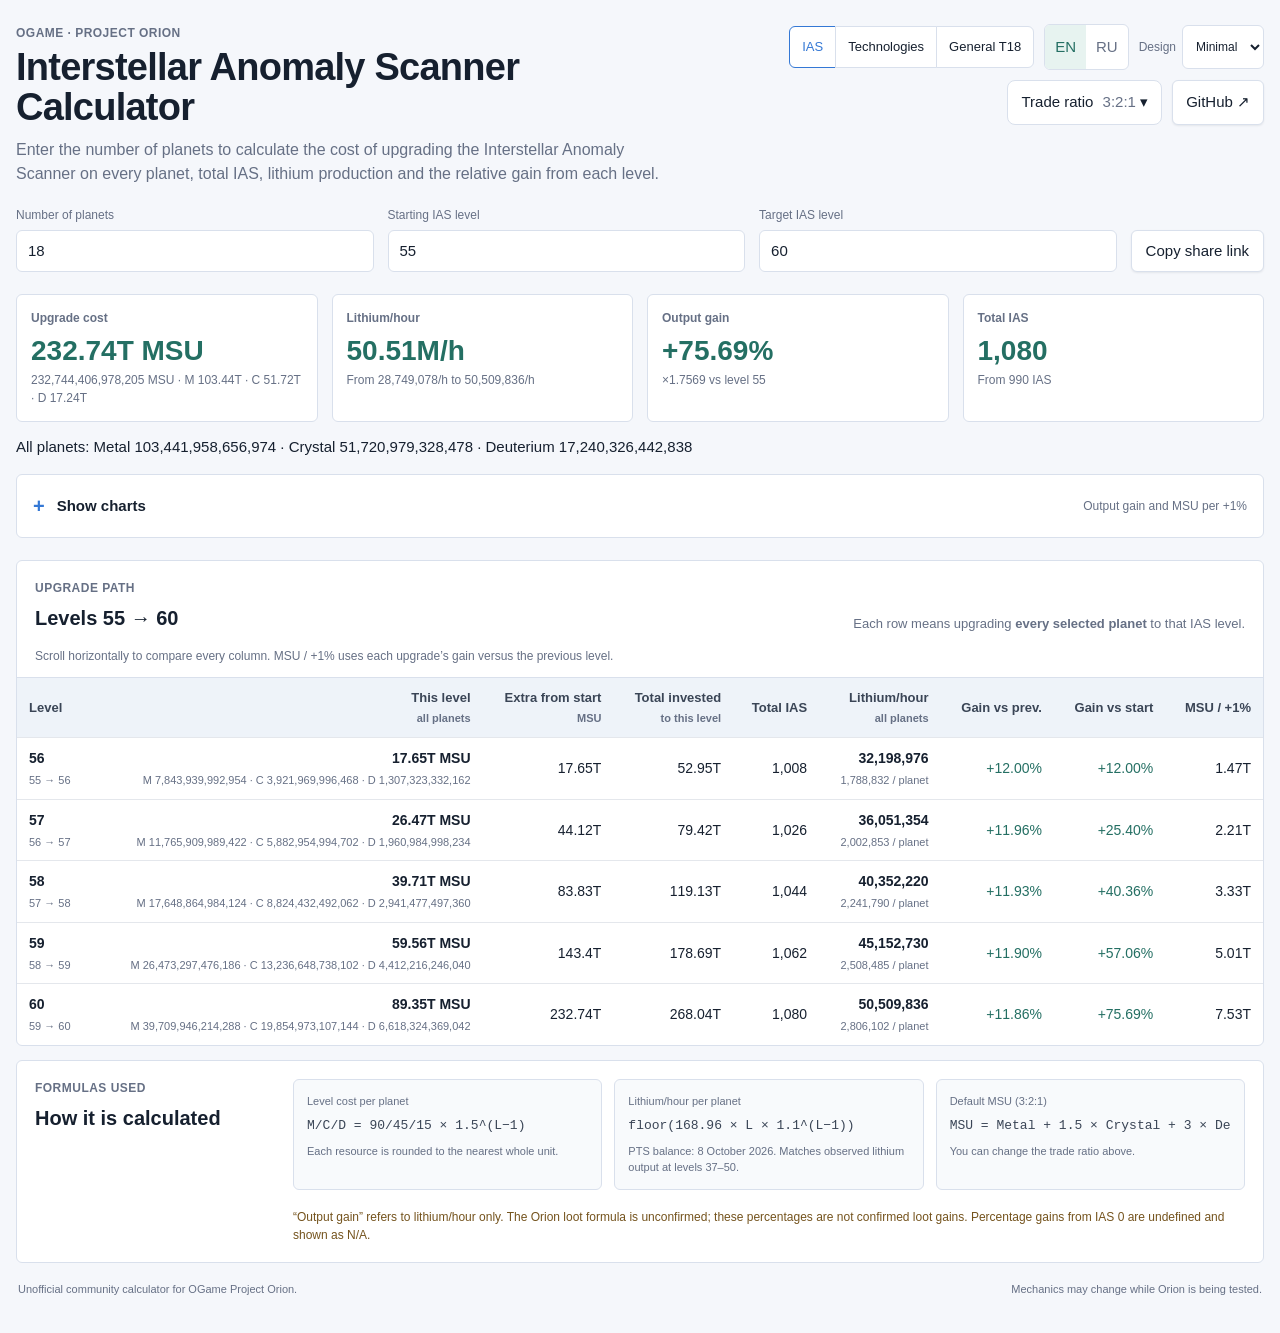
==== commit ab0c1445: "Add General T18 calculator with lifeform research discounts and PvE/PvP rewards" ====
--- a/index.html
+++ b/index.html
@@ -5,7 +5,7 @@
   <meta name="viewport" content="width=device-width, initial-scale=1">
   <meta name="description" content="OGame Project Orion Interstellar Anomaly Scanner upgrade cost and lithium output calculator.">
   <title>OGame Orion IAS Calculator</title>
-  <link rel="stylesheet" href="styles.css?v=20261012-header">
+  <link rel="stylesheet" href="styles.css?v=20261013-general">
 </head>
 <body>
   <main class="shell">
@@ -15,7 +15,7 @@
         <h1 data-i18n="s1">Interstellar Anomaly Scanner Calculator</h1>
         <p class="lede" data-i18n="s2">Enter the number of planets to calculate the cost of upgrading the Interstellar Anomaly Scanner on every planet, total IAS, lithium production and the relative gain from each level.</p>
       </div>
-      <nav class="header-actions" aria-label="Language and project links" data-i18n-aria="Language and project links"><div class="calculator-tabs header-calculators" aria-label="Calculators" data-i18n-aria="Calculators"><a href="index.html" data-i18n="navIas">IAS calculator</a><a href="resources.html" data-i18n="navResources">Resource bonuses</a></div><div class="language-switch" role="group" aria-label="Language" data-i18n-aria="Language"><button id="langEn" type="button" aria-pressed="true">EN</button><button id="langRu" type="button" aria-pressed="false">RU</button></div><label class="theme-control"><span data-i18n="themeLabel">Design</span><select id="themeSelect" aria-label="Design" data-i18n-aria="Design"><option value="minimal" data-i18n="themeMinimal">Minimal</option><option value="cosmic" data-i18n="themeCosmic">Cosmic</option></select></label><details id="ratioMenu" class="ratio-menu"><summary><span data-i18n="ratioMenu">Trade ratio</span> <span id="ratioValue">3:2:1</span></summary><div class="ratio-popover">      <fieldset class="ratio">
+      <nav class="header-actions" aria-label="Language and project links" data-i18n-aria="Language and project links"><div class="calculator-tabs header-calculators" aria-label="Calculators" data-i18n-aria="Calculators"><a href="index.html" data-i18n="navIas">IAS calculator</a><a href="resources.html" data-i18n="navResources">Resource bonuses</a><a href="general.html" data-i18n="navGeneral">General T18</a></div><div class="language-switch" role="group" aria-label="Language" data-i18n-aria="Language"><button id="langEn" type="button" aria-pressed="true">EN</button><button id="langRu" type="button" aria-pressed="false">RU</button></div><label class="theme-control"><span data-i18n="themeLabel">Design</span><select id="themeSelect" aria-label="Design" data-i18n-aria="Design"><option value="minimal" data-i18n="themeMinimal">Minimal</option><option value="cosmic" data-i18n="themeCosmic">Cosmic</option></select></label><details id="ratioMenu" class="ratio-menu"><summary><span data-i18n="ratioMenu">Trade ratio</span> <span id="ratioValue">3:2:1</span></summary><div class="ratio-popover">      <fieldset class="ratio">
         <legend data-i18n="s6">MSU trade ratio</legend>
         <div class="ratio-inputs">
           <label><span data-i18n="s7">Metal</span><input id="ratioMetal" type="number" min="0.1" step="0.1" value="3"></label>
@@ -137,6 +137,6 @@
   </main>
 
   <noscript><p>This calculator requires JavaScript. Please enable it to see the results.</p></noscript>
-  <script src="app.js?v=20261012-header"></script>
+  <script src="app.js?v=20261013-general"></script>
 </body>
 </html>
--- a/styles.css
+++ b/styles.css
@@ -477,6 +477,7 @@
   .technology-heading { flex-wrap: wrap; }
 }
 .ratio-menu { position: relative; }
+.ratio-menu:not([open]) .ratio-popover { display: none; }
 .ratio-menu summary, .charts-panel summary { cursor: pointer; list-style: none; }
 .ratio-menu summary::-webkit-details-marker, .charts-panel summary::-webkit-details-marker { display: none; }
 .ratio-menu summary { padding: 10px 13px; border: 1px solid var(--line); border-radius: 8px; background: var(--panel); white-space: nowrap; }
@@ -497,9 +498,28 @@
 .ratio-menu summary:focus-visible, .charts-panel summary:focus-visible { outline: 2px solid var(--accent); outline-offset: 3px; }
 @media (max-width: 700px) {
   .controls { grid-template-columns: repeat(2, minmax(0, 1fr)); }
-  .header-actions { position: relative; }
+  .header-actions { position: relative; width: 100%; }
   .ratio-menu { position: static; }
   .ratio-popover { left: 0; right: auto; width: min(310px, calc(100vw - 32px)); }
   .charts-caption { display: none; }
 }
 @media (max-width: 400px) { .controls { grid-template-columns: 1fr; } }
+/* General T18 shares both designs with the existing calculators. */
+.header-calculators a { border-radius: 0; margin-left: -1px; }
+.header-calculators a:first-child { margin-left: 0; }
+.general-controls { grid-template-columns: repeat(3, minmax(0, 1fr)); margin-bottom: 16px; }
+.general-controls select { width: 100%; height: 48px; border: 1px solid var(--line); border-radius: 6px; padding: 0 10px; background: var(--panel); color: var(--text); font: inherit; }
+.general-controls small { display: block; color: var(--muted); margin-top: 6px; }
+.general-discount { padding: 20px; margin-bottom: 16px; }
+.general-discount > strong { font-size: 24px; margin: 0 16px; }
+.general-discount small { color: var(--muted); overflow-wrap: anywhere; }
+.check-label { display: flex; gap: 10px; align-items: center; margin-top: 16px; }
+.check-label input { width: 18px; height: 18px; flex: 0 0 18px; }
+#buildingCostInfo { margin-top: 12px; }
+.general-modifiers { margin-bottom: 20px; padding: 16px 20px; }
+.general-modifiers > summary { cursor: pointer; }
+.general-modifiers .controls { margin-top: 16px; }
+.general-modifiers:not([open]) .controls { display: none; }
+body[data-calculator="general"] .formula-grid code { white-space: normal; overflow-wrap: anywhere; }
+body[data-calculator="general"] .stat small { overflow-wrap: anywhere; }
+@media (max-width: 700px) { .general-controls { grid-template-columns: 1fr; } .general-discount > small { display: block; margin-top: 6px; } }
